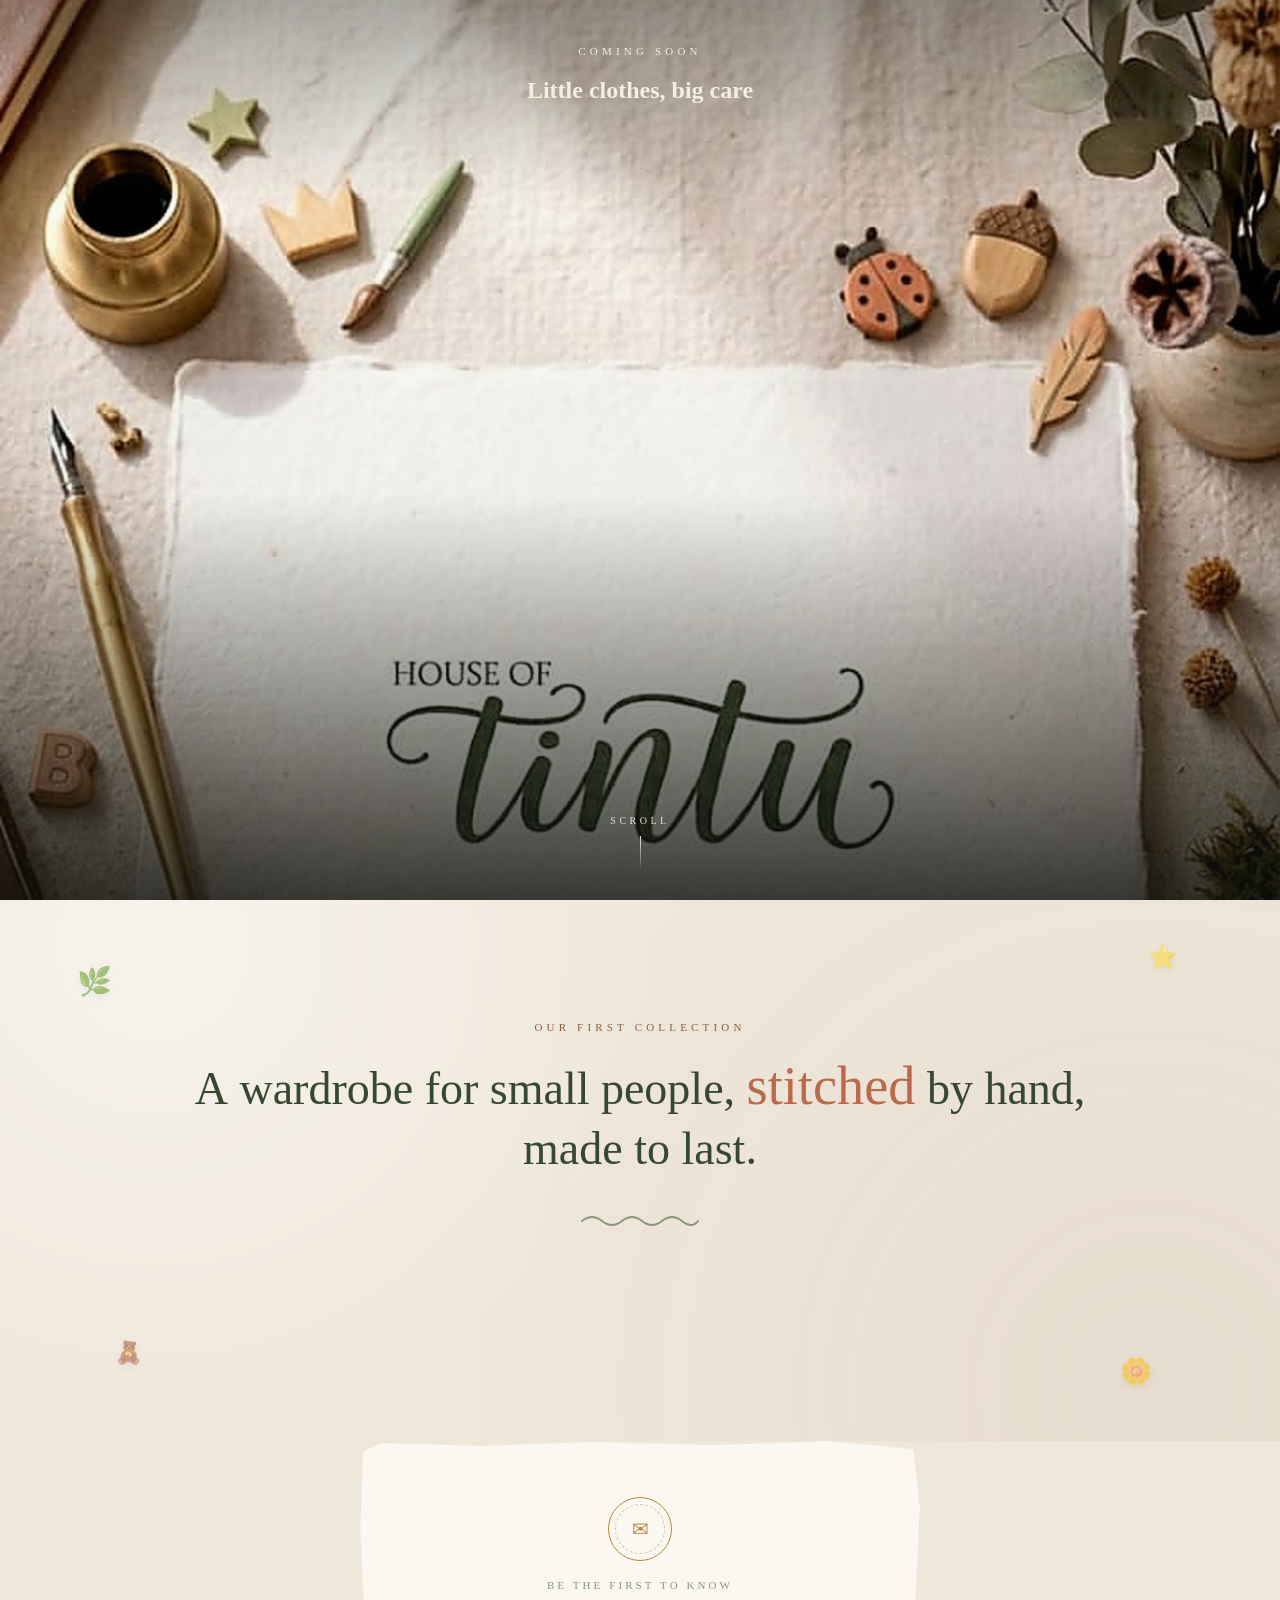
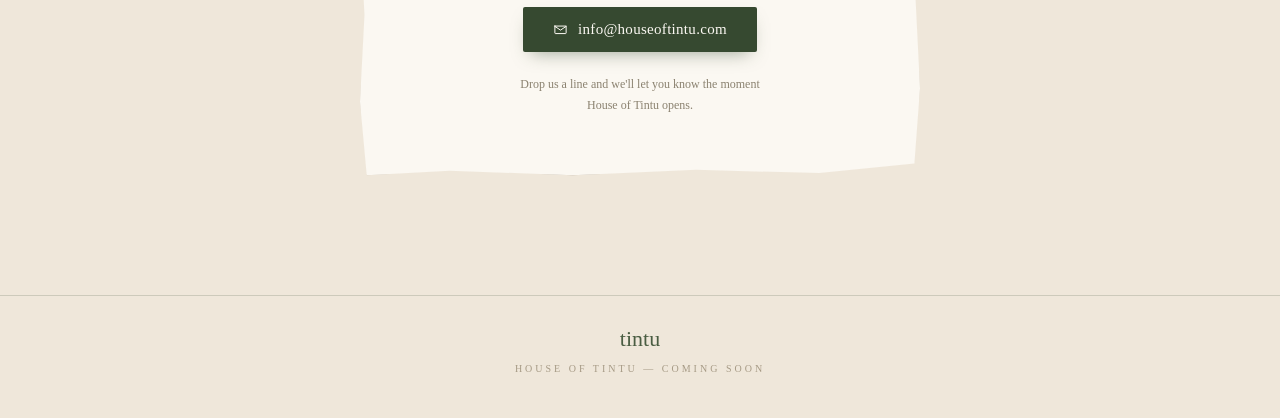
==== index.html @ b1e60521 "First Commit" ====
<!DOCTYPE html>
<html lang="en">
<head>
<meta charset="UTF-8">
<meta name="viewport" content="width=device-width, initial-scale=1.0">
<title>House of Tintu — Coming Soon</title>
<style>
  :root{
    --ink-green: #364930;
    --ink-green-soft: #4A5D42;
    --paper: #FBF8F2;
    --linen: #EFE7DA;
    --linen-dark: #E3D8C5;
    --wood: #8B5E3C;
    --brass: #B6893F;
    --sage: #8A9678;
    --clay: #B96A4C;
    --line: rgba(54,73,48,0.18);
  }

  *{ box-sizing:border-box; }
  html{ scroll-behavior:smooth; }

  html,body{
    margin:0;
    padding:0;
    background:var(--linen);
    color:var(--ink-green);
    font-family: "Iowan Old Style","Palatino Linotype","Book Antiqua",Palatino,Georgia,serif;
    -webkit-font-smoothing:antialiased;
  }

  /* ---------- shared ---------- */
  .grain{
    position:fixed; inset:0;
    pointer-events:none;
    z-index:50;
    opacity:0.05;
    mix-blend-mode:overlay;
    background-image:url("data:image/svg+xml;utf8,<svg xmlns='http://www.w3.org/2000/svg' width='120' height='120'><filter id='n'><feTurbulence type='fractalNoise' baseFrequency='0.9' numOctaves='2' stitchTiles='stitch'/></filter><rect width='100%25' height='100%25' filter='url(%23n)'/></svg>");
  }

  .eyebrow{
    font-family: Georgia, "Times New Roman", serif;
    font-size: 11px;
    letter-spacing: 0.38em;
    text-transform: uppercase;
  }

  /* ---------- HERO ---------- */
  .hero{
    position:relative;
    height:100svh;
    width:100%;
    display:flex;
    flex-direction:column;
    align-items:center;
    justify-content:space-between;
    background-image: url("[data-uri]");
    background-size: cover;
    background-position: center 30%;
    overflow:hidden;
  }

  .veil{
    position:absolute; inset:0;
    background: linear-gradient(180deg,
      rgba(18,20,12,0.35) 0%,
      rgba(18,20,12,0.02) 22%,
      rgba(18,20,12,0.05) 55%,
      rgba(14,16,9,0.62) 88%,
      rgba(12,14,8,0.82) 100%);
    pointer-events:none;
  }

  .hero-top{
    position:relative;
    z-index:2;
    padding: 34px 20px 0;
    text-align:center;
    color: #F4EFE2;
    opacity:0;
    animation: fadeIn 1.1s ease 0.15s forwards;
  }
  .hero-top .mark{
    font-family: "Segoe Script","Snell Roundhand","Bradley Hand","Brush Script MT",cursive;
    font-size: 26px;
    letter-spacing:0.01em;
  }
  .hero-top .mark-of{
    display:block;
    font-size:10px;
    letter-spacing:0.4em;
    text-transform:uppercase;
    margin-bottom:2px;
    opacity:0.85;
  }

  .hero-mid{
    position:relative;
    z-index:2;
    text-align:center;
    padding: 0 24px;
    max-width: 820px;
  }

  .hero-mid .eyebrow{
    color:#EADFC4;
    opacity:0;
    animation: riseIn 0.9s cubic-bezier(.2,.8,.2,1) 0.5s forwards;
  }

  .hero-mid h1{
    margin: 14px 0 0;
    color: #FBF8F2;
    font-weight: 400;
    line-height: 1.08;
    text-shadow: 0 6px 26px rgba(0,0,0,0.35);
  }
  .hero-mid h1 .line{
    display:block;
    overflow:hidden;
  }
  .hero-mid h1 .line span{
    display:block;
    opacity:0;
    transform: translateY(110%);
    animation: lineUp 0.9s cubic-bezier(.16,.84,.24,1) forwards;
  }
  .hero-mid h1 .l1 span{
    font-size: clamp(30px, 6.4vw, 58px);
    animation-delay: 0.65s;
  }
  .hero-mid h1 .l2 span{
    font-family: "Segoe Script","Snell Roundhand","Bradley Hand","Brush Script MT",cursive;
    font-weight:400;
    font-size: clamp(46px, 10vw, 92px);
    color: #F1E4C0;
    animation-delay: 0.82s;
  }

  .hero-bottom{
    position:relative;
    z-index:2;
    display:flex;
    flex-direction:column;
    align-items:center;
    gap:10px;
    padding-bottom: 30px;
    color: rgba(251,248,242,0.85);
    opacity:0;
    animation: fadeIn 1s ease 1.4s forwards;
  }
  .scroll-cue{
    width:1px;
    height:34px;
    background: linear-gradient(180deg, rgba(251,248,242,0.9), rgba(251,248,242,0));
    animation: pulseLine 2.2s ease-in-out infinite;
  }
  .hero-bottom span{
    font-size: 10px;
    letter-spacing:0.35em;
    text-transform:uppercase;
  }

  @keyframes fadeIn{ from{opacity:0;} to{opacity:1;} }
  @keyframes riseIn{ from{opacity:0; transform:translateY(10px);} to{opacity:1; transform:translateY(0);} }
  @keyframes lineUp{ to{ opacity:1; transform:translateY(0); } }
  @keyframes pulseLine{ 0%,100%{ transform:scaleY(1); opacity:0.5;} 50%{ transform:scaleY(1.3); opacity:1;} }

  /* ---------- STORY / STATEMENT ---------- */
  .statement{
    position:relative;
    padding: 110px 24px 90px;
    text-align:center;
    background:
      radial-gradient(circle at 12% 8%, rgba(255,255,255,0.5), transparent 42%),
      radial-gradient(circle at 90% 90%, rgba(139,94,60,0.08), transparent 55%),
      var(--linen);
    overflow:hidden;
  }

  .charm{
    position:absolute;
    font-size: 22px;
    opacity:0;
    filter: drop-shadow(0 3px 4px rgba(0,0,0,0.1));
    pointer-events:none;
    transition: opacity 1s ease, transform 1s ease;
  }
  .charm.in{ opacity:0.55; }
  .ch1{ top:12%; left:6%; font-size:28px; }
  .ch2{ top:8%; right:8%; font-size:24px; }
  .ch3{ bottom:14%; left:9%; font-size:22px; }
  .ch4{ bottom:10%; right:10%; font-size:26px; }
  @media (max-width:640px){ .charm{ display:none; } }

  .float{ animation: float 6s ease-in-out infinite; }
  .float.d2{ animation-delay: -1.5s; }
  .float.d3{ animation-delay: -3s; }
  .float.d4{ animation-delay: -4.4s; }
  @keyframes float{ 0%,100%{ transform: translateY(0) rotate(var(--r,0deg)); } 50%{ transform: translateY(-10px) rotate(var(--r,0deg)); } }

  .statement .kicker{
    color: var(--wood);
    opacity:0;
    transform: translateY(14px);
    transition: opacity 0.8s ease, transform 0.8s ease;
  }
  .kicker.in{ opacity:1; transform:translateY(0); }

  .statement h2{
    margin: 20px auto 0;
    max-width: 900px;
    font-weight: 400;
    line-height: 1.24;
    font-size: clamp(26px, 4.6vw, 46px);
    color: var(--ink-green);
  }
  .statement h2 em{
    font-family: "Segoe Script","Snell Roundhand","Bradley Hand","Brush Script MT",cursive;
    font-style: normal;
    color: var(--clay);
    font-size: 1.18em;
  }
  .statement h2 .word{
    display:inline-block;
    opacity:0;
    transform: translateY(16px);
    transition: opacity 0.7s ease, transform 0.7s ease;
    transition-delay: var(--d, 0s);
  }
  .statement h2 .word.in{ opacity:1; transform:translateY(0); }

  .stitchline{
    display:block;
    width: 120px;
    height: 20px;
    margin: 34px auto;
  }
  .stitchline path{
    fill:none;
    stroke: var(--sage);
    stroke-width: 2;
    stroke-linecap: round;
    stroke-dasharray: 240;
    stroke-dashoffset: 240;
    transition: stroke-dashoffset 1.4s cubic-bezier(.4,.6,.2,1) 0.3s;
  }
  .stitchline.in path{ stroke-dashoffset: 0; }

  .statement p.sub{
    max-width: 480px;
    margin: 0 auto;
    font-family: Georgia, "Times New Roman", serif;
    font-size: 15.5px;
    line-height: 1.85;
    color: #5B5245;
    opacity:0;
    transform: translateY(14px);
    transition: opacity 0.8s ease 0.15s, transform 0.8s ease 0.15s;
  }
  .sub.in{ opacity:1; transform:translateY(0); }

  /* ---------- NOTIFY CARD ---------- */
  .notify-wrap{
    position:relative;
    padding: 0 20px 120px;
    display:flex;
    justify-content:center;
    background: var(--linen);
  }

  .notify{
    width:100%;
    max-width: 560px;
    background: var(--paper);
    padding: 56px 44px 48px;
    text-align:center;
    box-shadow:
      0 1px 0 rgba(255,255,255,0.6) inset,
      0 30px 60px -22px rgba(54,42,25,0.32),
      0 8px 18px -10px rgba(54,42,25,0.18);
    clip-path: polygon(
      0.6% 3%, 4% 0.5%, 22% 1.4%, 41% 0.2%, 63% 1.1%, 84% 0%, 98.8% 2.4%,
      100% 20%, 99.2% 47%, 100% 74%, 99% 96.5%, 82% 99.4%, 60% 98.4%,
      38% 100%, 16% 98.7%, 1.2% 100%, 0% 78%, 0.8% 52%, 0% 26%
    );
    opacity:0;
    transform: translateY(24px) scale(0.98);
    transition: opacity 0.9s cubic-bezier(.2,.8,.2,1), transform 0.9s cubic-bezier(.2,.8,.2,1);
  }
  .notify.in{ opacity:1; transform: translateY(0) scale(1); }

  .stamp{
    width:64px; height:64px;
    margin: 0 auto 18px;
    border: 1.4px solid var(--brass);
    border-radius:50%;
    display:flex;
    align-items:center;
    justify-content:center;
    color: var(--brass);
    font-size: 20px;
    position:relative;
  }
  .stamp::before{
    content:"";
    position:absolute; inset:6px;
    border: 1px dashed rgba(182,137,63,0.5);
    border-radius:50%;
  }

  .notify .contact-label{
    font-size: 11px;
    letter-spacing: 0.28em;
    text-transform: uppercase;
    color: var(--sage);
    margin: 0 0 16px;
  }

  a.mail{
    display:inline-flex;
    align-items:center;
    gap:10px;
    text-decoration:none;
    font-family: Georgia, "Times New Roman", serif;
    font-size: 15px;
    letter-spacing: 0.02em;
    color: var(--paper);
    background: var(--ink-green);
    padding: 14px 30px;
    border-radius: 2px;
    position:relative;
    transition: background 0.25s ease, transform 0.25s ease, box-shadow 0.25s ease;
    box-shadow: 0 8px 18px -8px rgba(54,73,48,0.5);
  }
  a.mail:hover{
    background: var(--ink-green-soft);
    transform: translateY(-2px);
    box-shadow: 0 14px 24px -8px rgba(54,73,48,0.55);
  }
  a.mail:active{ transform: translateY(0); }
  a.mail svg{ width:15px; height:15px; flex-shrink:0; }

  .notify .fine{
    margin-top: 22px;
    font-size: 12px;
    line-height:1.7;
    color: #8B8270;
    font-family: Georgia, serif;
  }

  /* ---------- FOOTER ---------- */
  footer{
    text-align:center;
    padding: 30px 20px 42px;
    background: var(--linen);
    border-top: 1px solid var(--line);
  }
  footer .fmark{
    font-family: "Segoe Script","Snell Roundhand","Bradley Hand","Brush Script MT",cursive;
    font-size: 22px;
    color: var(--ink-green-soft);
    display:block;
    margin-bottom:6px;
  }
  footer .fyear{
    font-size: 10px;
    letter-spacing: 0.3em;
    text-transform: uppercase;
    color: #A69A85;
  }

  @media (max-width: 520px){
    .notify{ padding: 44px 24px 38px; }
    .statement{ padding: 84px 20px 70px; }
  }

  @media (prefers-reduced-motion: reduce){
    html{ scroll-behavior:auto; }
    *{ animation:none !important; transition:none !important; }
    .hero-top, .hero-mid .eyebrow, .hero-mid h1 .line span, .hero-bottom,
    .kicker, .statement h2 .word, .sub, .notify, .charm, .stitchline{
      opacity:1 !important; transform:none !important;
    }
    .stitchline path{ stroke-dashoffset:0 !important; }
  }
</style>
</head>
<body>

  <div class="grain"></div>

  <!-- HERO -->
  <section class="hero">
    <div class="veil"></div>
    <div class="hero-top">
      <p class="eyebrow">Coming Soon</p>
      <h1>
        <span class="line l1"><span>Little clothes,</span></span>
        <span class="line l2"><span>big care</span></span>
      </h1>
    </div>

    <div class="hero-bottom">
      <span>Scroll</span>
      <div class="scroll-cue"></div>
    </div>
  </section>

  <!-- STATEMENT -->
  <section class="statement">
    <span class="charm ch1 float">🌿</span>
    <span class="charm ch2 float d2">⭐</span>
    <span class="charm ch3 float d3">🧸</span>
    <span class="charm ch4 float d4">🌼</span>

    <p class="eyebrow kicker">Our first collection</p>
    <h2>
      <span class="word" style="--d:0.05s">A</span>
      <span class="word" style="--d:0.1s">wardrobe</span>
      <span class="word" style="--d:0.15s">for</span>
      <span class="word" style="--d:0.2s">small</span>
      <span class="word" style="--d:0.25s">people,</span>
      <span class="word" style="--d:0.35s"><em>stitched</em></span>
      <span class="word" style="--d:0.45s">by</span>
      <span class="word" style="--d:0.5s">hand,</span>
      <span class="word" style="--d:0.6s">made</span>
      <span class="word" style="--d:0.65s">to</span>
      <span class="word" style="--d:0.7s">last.</span>
    </h2>

    <svg class="stitchline" viewBox="0 0 120 20">
      <path d="M2 10 Q 12 2, 22 10 T 42 10 T 62 10 T 82 10 T 102 10 T 118 10" />
    </svg>

    <p class="sub">We're cutting patterns, choosing soft natural fabrics, and finishing every seam with care. House of Tintu opens its doors soon — until then, we'd love to keep you close.</p>
  </section>

  <!-- NOTIFY -->
  <div class="notify-wrap">
    <div class="notify">
      <div class="stamp">✉</div>
      <p class="contact-label">Be the first to know</p>
      <a class="mail" href="mailto:info@houseoftintu.com">
        <svg viewBox="0 0 24 24" fill="none" stroke="currentColor" stroke-width="1.6" stroke-linecap="round" stroke-linejoin="round">
          <path d="M3 6.5h18v11a1 1 0 0 1-1 1H4a1 1 0 0 1-1-1v-11Z"/>
          <path d="M3 7l9 6 9-6"/>
        </svg>
        info@houseoftintu.com
      </a>
      <p class="fine">Drop us a line and we'll let you know the moment<br>House of Tintu opens.</p>
    </div>
  </div>

  <footer>
    <span class="fmark">tintu</span>
    <span class="fyear">House of Tintu — Coming Soon</span>
  </footer>

<script>
  const io = new IntersectionObserver((entries) => {
    entries.forEach(e => {
      if(e.isIntersecting){
        e.target.classList.add('in');
      }
    });
  }, { threshold: 0.35 });

  document.querySelectorAll('.charm, .kicker, .statement h2 .word, .sub, .notify, .stitchline')
    .forEach(el => io.observe(el));
</script>

</body>
</html>
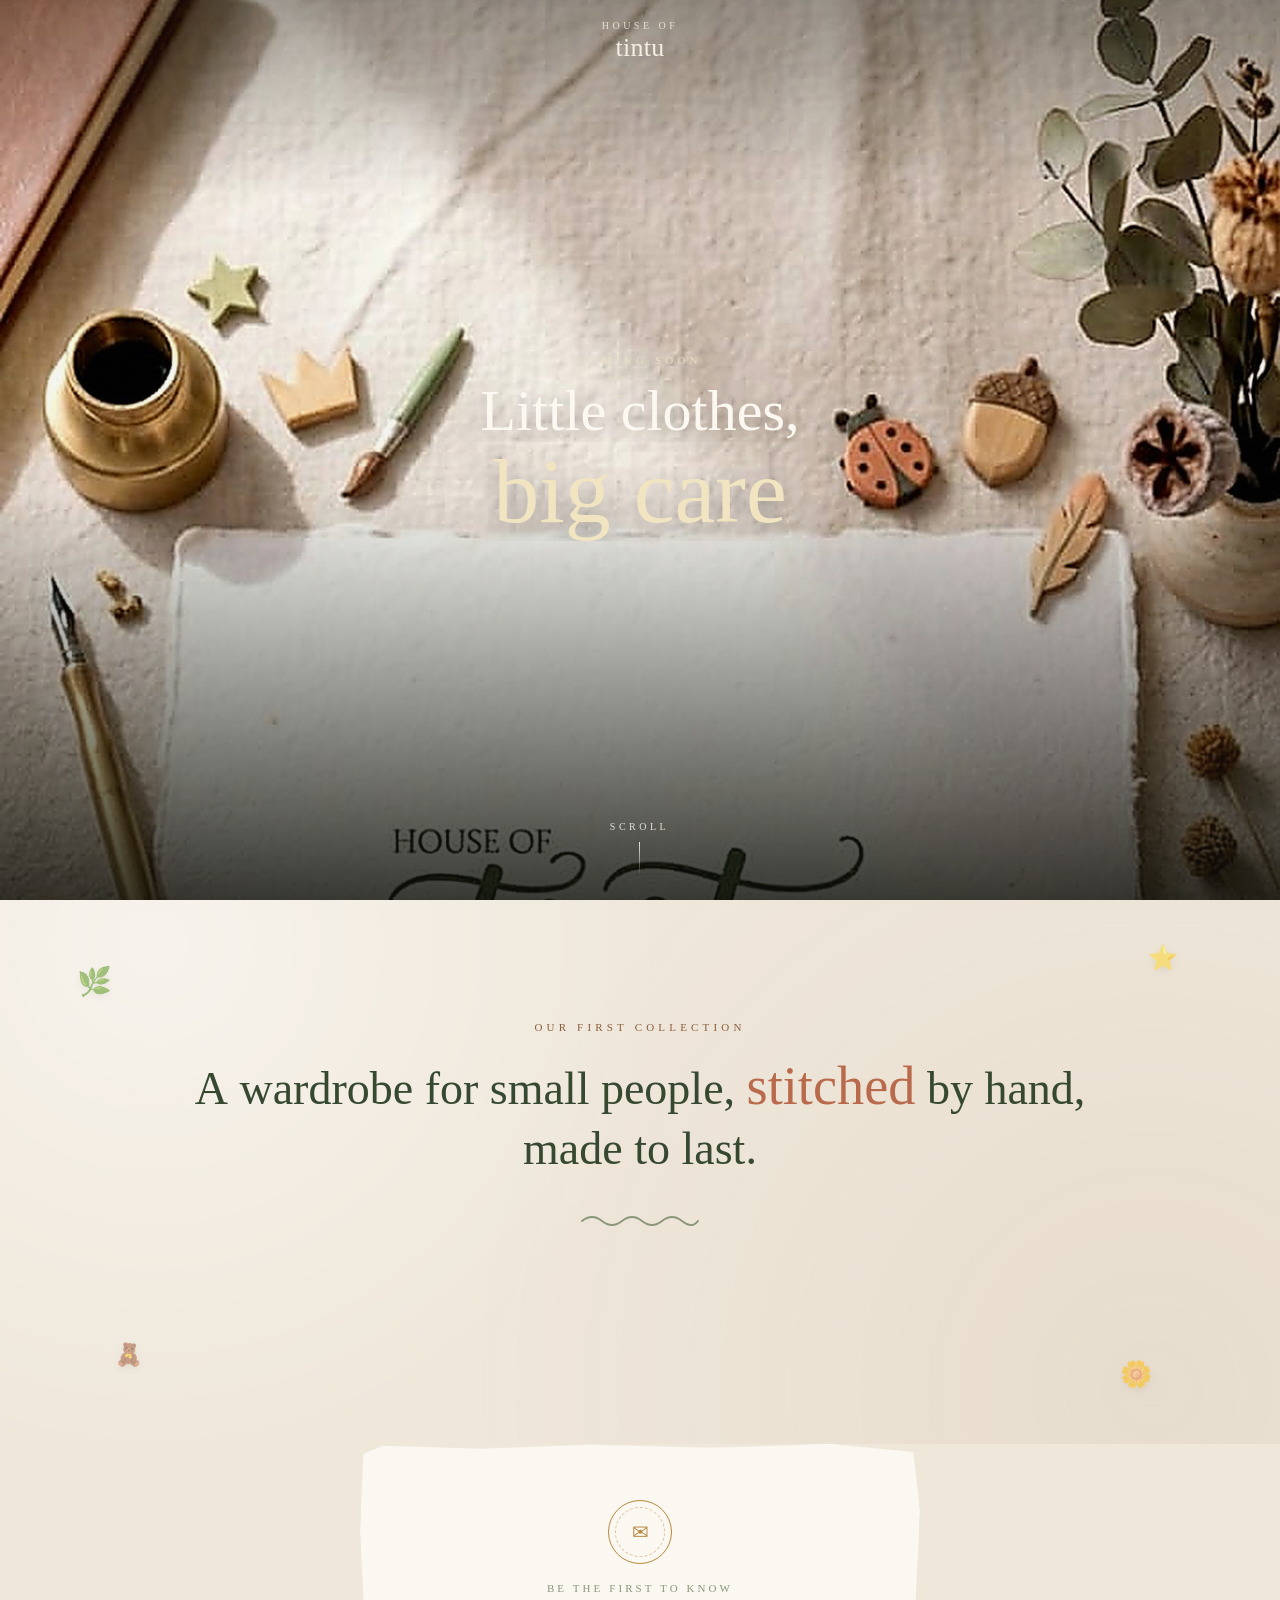
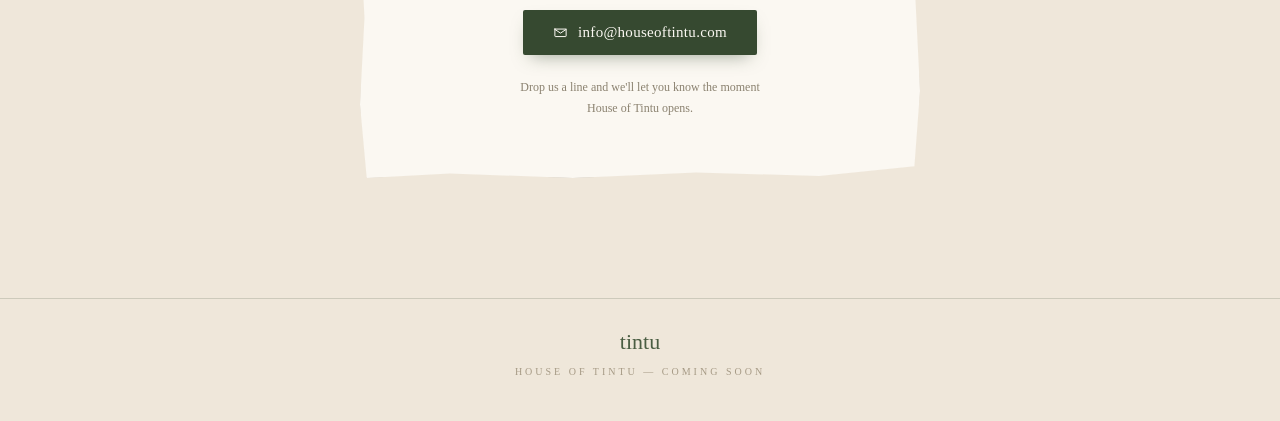
==== commit 370b60b4: "Update index.html" ====
--- a/index.html
+++ b/index.html
@@ -18,17 +18,22 @@
     --line: rgba(54,73,48,0.18);
   }
 
-  *{ box-sizing:border-box; }
+  *{ box-sizing:border-box; -webkit-tap-highlight-color:transparent; }
   html{ scroll-behavior:smooth; }
 
   html,body{
     margin:0;
     padding:0;
+    width:100%;
+    overflow-x:hidden;
     background:var(--linen);
     color:var(--ink-green);
     font-family: "Iowan Old Style","Palatino Linotype","Book Antiqua",Palatino,Georgia,serif;
     -webkit-font-smoothing:antialiased;
-  }
+    text-rendering:optimizeLegibility;
+  }
+
+  img{ max-width:100%; display:block; }
 
   /* ---------- shared ---------- */
   .grain{
@@ -50,13 +55,15 @@
   /* ---------- HERO ---------- */
   .hero{
     position:relative;
+    height:100vh;
     height:100svh;
+    min-height:560px;
     width:100%;
     display:flex;
     flex-direction:column;
     align-items:center;
     justify-content:space-between;
-    background-image: url("[data-uri]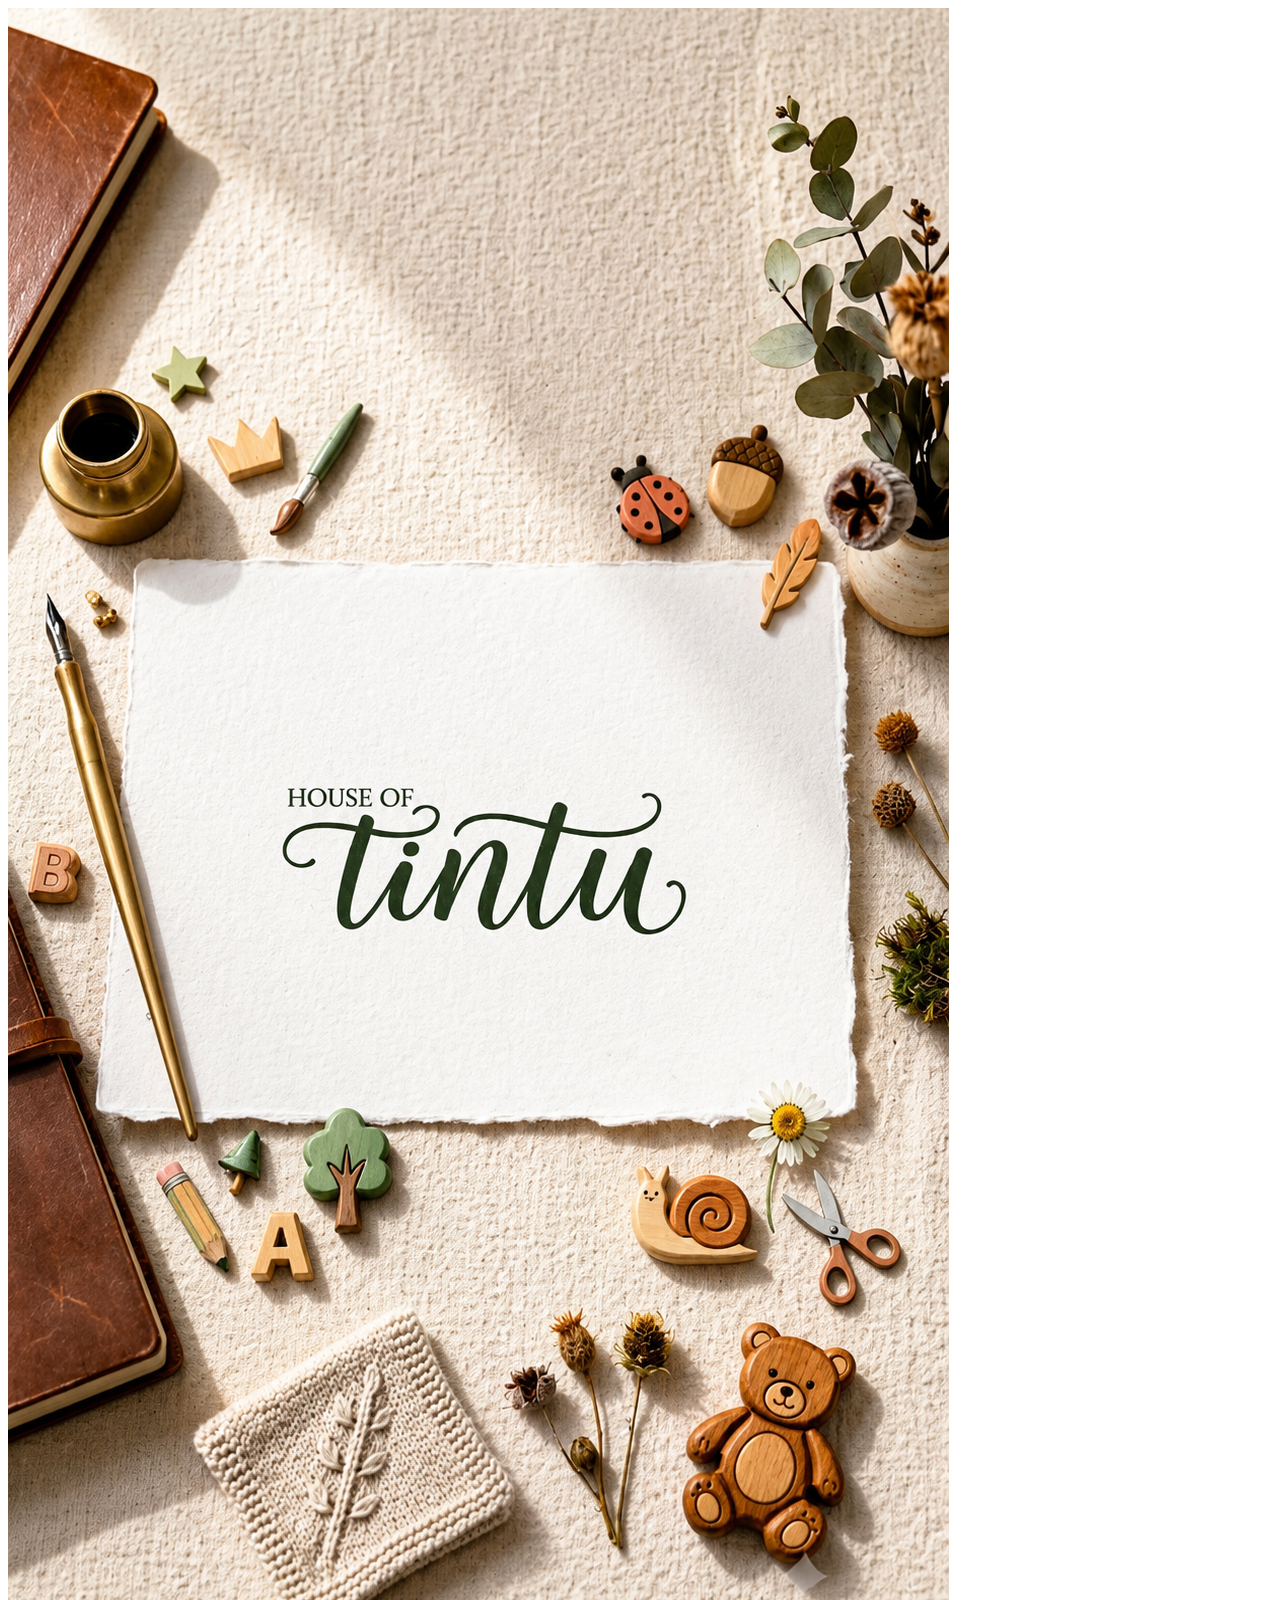
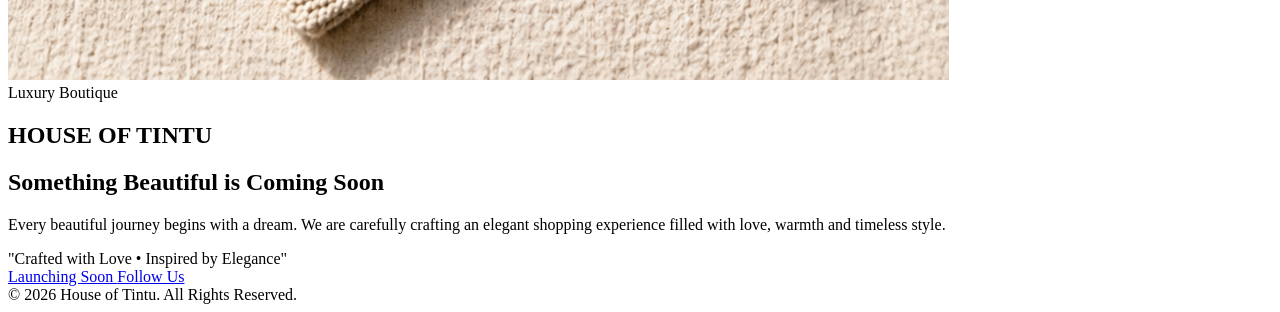
==== commit bdd7d8be: "Update index.html" ====
--- a/index.html
+++ b/index.html
@@ -1,514 +1,111 @@
 <!DOCTYPE html>
 <html lang="en">
+
 <head>
-<meta charset="UTF-8">
-<meta name="viewport" content="width=device-width, initial-scale=1.0">
-<title>House of Tintu — Coming Soon</title>
-<style>
-  :root{
-    --ink-green: #364930;
-    --ink-green-soft: #4A5D42;
-    --paper: #FBF8F2;
-    --linen: #EFE7DA;
-    --linen-dark: #E3D8C5;
-    --wood: #8B5E3C;
-    --brass: #B6893F;
-    --sage: #8A9678;
-    --clay: #B96A4C;
-    --line: rgba(54,73,48,0.18);
-  }
 
-  *{ box-sizing:border-box; -webkit-tap-highlight-color:transparent; }
-  html{ scroll-behavior:smooth; }
+    <meta charset="UTF-8">
+    <meta name="viewport" content="width=device-width, initial-scale=1.0">
 
-  html,body{
-    margin:0;
-    padding:0;
-    width:100%;
-    overflow-x:hidden;
-    background:var(--linen);
-    color:var(--ink-green);
-    font-family: "Iowan Old Style","Palatino Linotype","Book Antiqua",Palatino,Georgia,serif;
-    -webkit-font-smoothing:antialiased;
-    text-rendering:optimizeLegibility;
-  }
+    <title>House of Tintu | Coming Soon</title>
 
-  img{ max-width:100%; display:block; }
+    <meta name="description"
+        content="House of Tintu - Premium Baby & Kids Boutique. Something Beautiful is Coming Soon.">
 
-  /* ---------- shared ---------- */
-  .grain{
-    position:fixed; inset:0;
-    pointer-events:none;
-    z-index:50;
-    opacity:0.05;
-    mix-blend-mode:overlay;
-    background-image:url("data:image/svg+xml;utf8,<svg xmlns='http://www.w3.org/2000/svg' width='120' height='120'><filter id='n'><feTurbulence type='fractalNoise' baseFrequency='0.9' numOctaves='2' stitchTiles='stitch'/></filter><rect width='100%25' height='100%25' filter='url(%23n)'/></svg>");
-  }
+    <link rel="preconnect" href="https://fonts.googleapis.com">
 
-  .eyebrow{
-    font-family: Georgia, "Times New Roman", serif;
-    font-size: 11px;
-    letter-spacing: 0.38em;
-    text-transform: uppercase;
-  }
+    <link rel="preconnect" href="https://fonts.gstatic.com" crossorigin>
 
-  /* ---------- HERO ---------- */
-  .hero{
-    position:relative;
-    height:100vh;
-    height:100svh;
-    min-height:560px;
-    width:100%;
-    display:flex;
-    flex-direction:column;
-    align-items:center;
-    justify-content:space-between;
-    background-image: url("[data-uri]